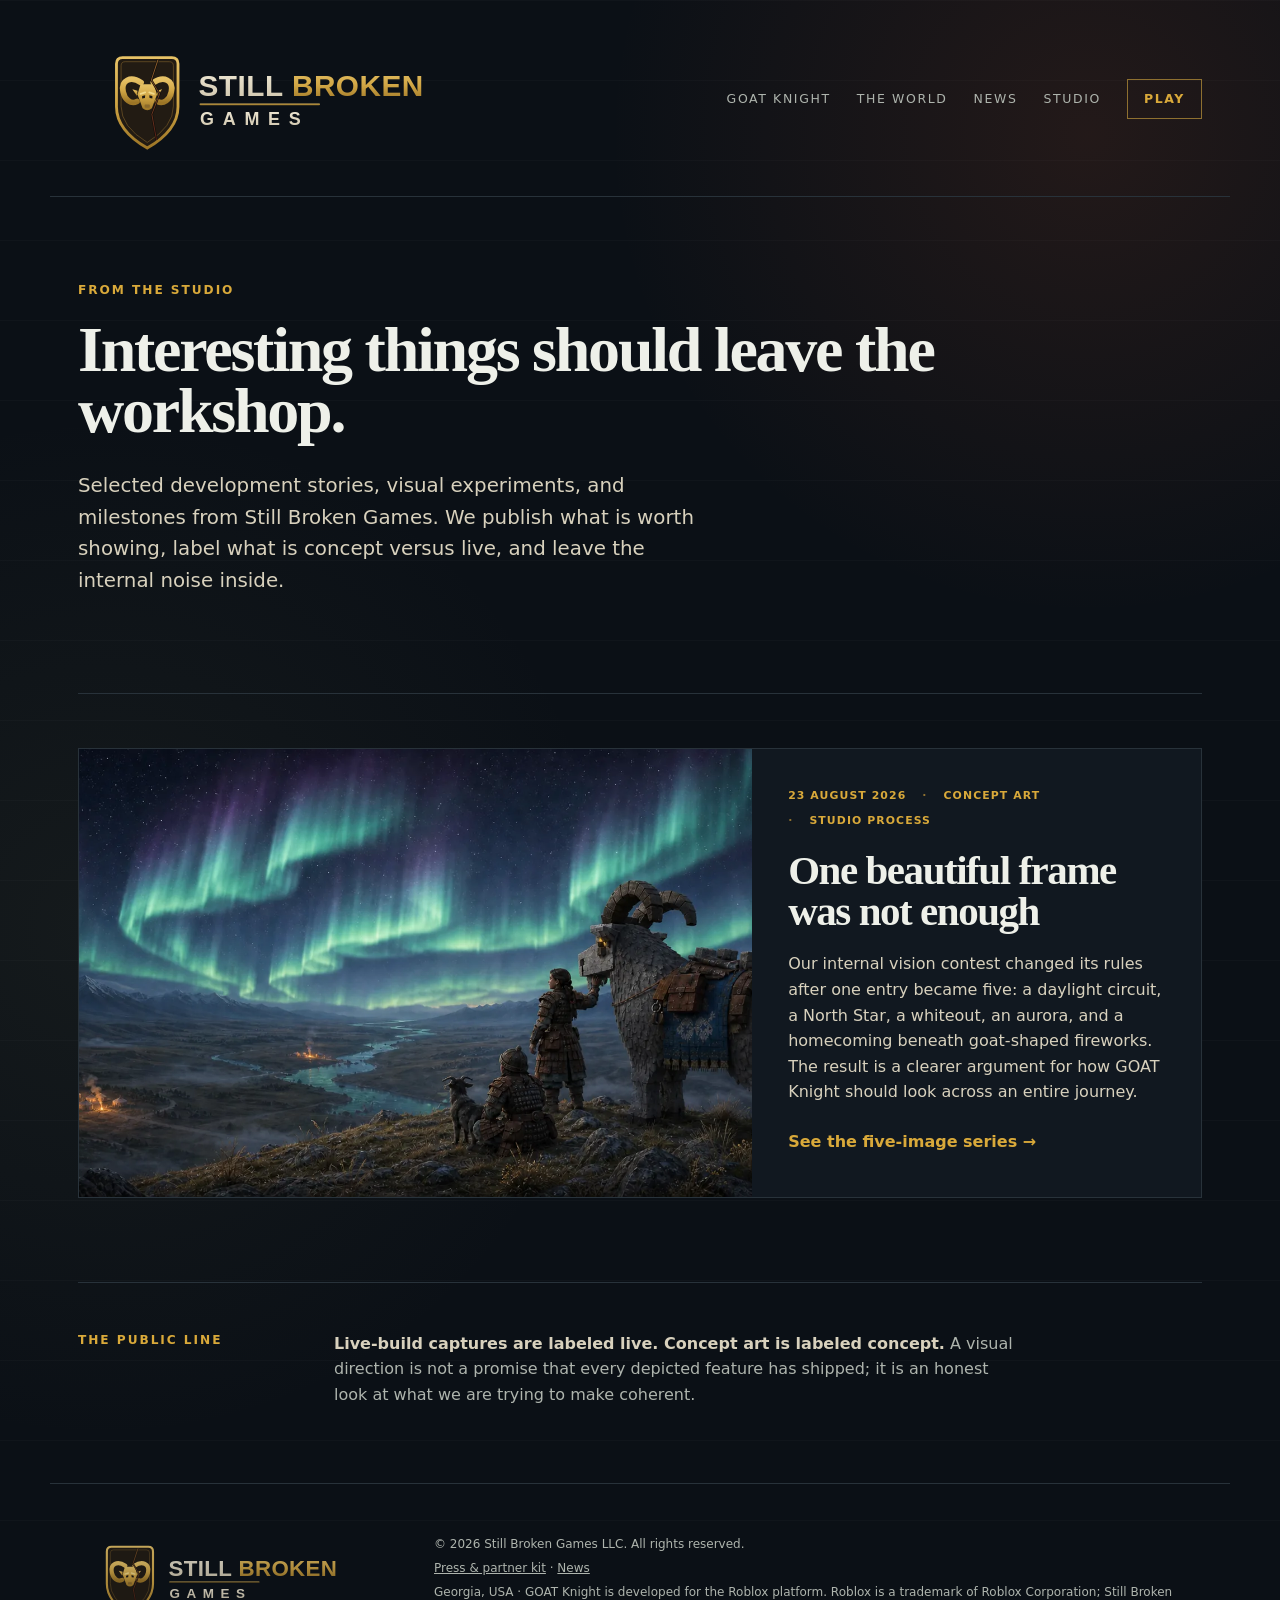
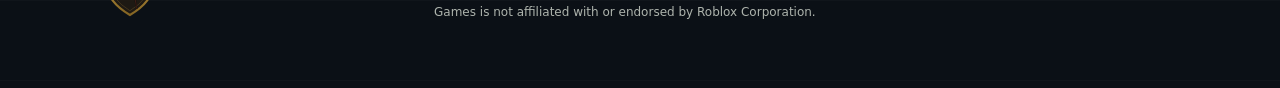
==== news/index.html @ b6bde834 "site: publish the vision contest as a five-image story" ====
<!doctype html>
<html lang="en">
<head>
  <meta charset="utf-8">
  <meta name="viewport" content="width=device-width, initial-scale=1">
  <meta name="description" content="News, concept art, and noteworthy development stories from Still Broken Games and GOAT Knight.">
  <meta name="theme-color" content="#0b1016">
  <meta name="robots" content="index,follow,max-image-preview:large">
  <link rel="canonical" href="https://stillbrokengames.com/news/">
  <meta property="og:site_name" content="Still Broken Games">
  <meta property="og:title" content="News from Still Broken Games">
  <meta property="og:description" content="Selected development stories, visual experiments, and milestones from the makers of GOAT Knight.">
  <meta property="og:type" content="website">
  <meta property="og:url" content="https://stillbrokengames.com/news/">
  <meta property="og:image" content="https://stillbrokengames.com/assets/news/vision-contest-series/aurora-og.jpg">
  <meta property="og:image:width" content="1200">
  <meta property="og:image:height" content="630">
  <meta name="twitter:card" content="summary_large_image">
  <meta name="twitter:title" content="News from Still Broken Games">
  <meta name="twitter:description" content="Selected development stories, visual experiments, and milestones from the makers of GOAT Knight.">
  <meta name="twitter:image" content="https://stillbrokengames.com/assets/news/vision-contest-series/aurora-og.jpg">
  <title>News — Still Broken Games</title>
  <link rel="icon" type="image/png" sizes="64x64" href="../assets/favicon.png">
  <link rel="stylesheet" href="../styles.css">
</head>
<body>
  <a class="skip-link" href="#top">Skip to content</a>

  <header class="site-header" aria-label="Still Broken Games">
    <a class="studio-mark" href="../" aria-label="Still Broken Games home">
      <img src="../assets/still-broken-games-logo.svg" alt="Still Broken Games" width="1560" height="540">
    </a>
    <nav aria-label="Primary">
      <a href="../#goat-knight">GOAT Knight</a>
      <a href="../#world">The World</a>
      <a href="./" aria-current="page">News</a>
      <a href="../#studio">Studio</a>
      <a class="nav-cta" href="https://www.roblox.com/games/111950602365288" target="_blank" rel="noopener noreferrer">Play</a>
    </nav>
  </header>

  <main id="top">
    <section class="news-hero">
      <p class="eyebrow">From the studio</p>
      <h1>Interesting things should leave the workshop.</h1>
      <p class="lead">Selected development stories, visual experiments, and milestones from Still Broken Games. We publish what is worth showing, label what is concept versus live, and leave the internal noise inside.</p>
    </section>

    <section class="news-list" aria-label="Latest news">
      <article class="news-card featured-story">
        <a class="news-card-art" href="vision-contest-series/">
          <img src="../assets/news/vision-contest-series/aurora.webp" width="1600" height="800" alt="Concept art of a rider, companion and enormous horned goat watching an aurora above three fires in a broad river valley">
        </a>
        <div class="news-card-copy">
          <p class="story-meta"><time datetime="2026-08-23">23 August 2026</time><span>Concept art</span><span>Studio process</span></p>
          <h2><a href="vision-contest-series/">One beautiful frame was not enough</a></h2>
          <p>Our internal vision contest changed its rules after one entry became five: a daylight circuit, a North Star, a whiteout, an aurora, and a homecoming beneath goat-shaped fireworks. The result is a clearer argument for how GOAT Knight should look across an entire journey.</p>
          <a class="story-link" href="vision-contest-series/">See the five-image series <span aria-hidden="true">→</span></a>
        </div>
      </article>
    </section>

    <aside class="editorial-line" aria-label="Editorial policy">
      <p class="eyebrow">The public line</p>
      <p><b>Live-build captures are labeled live. Concept art is labeled concept.</b> A visual direction is not a promise that every depicted feature has shipped; it is an honest look at what we are trying to make coherent.</p>
    </aside>
  </main>

  <footer>
    <img src="../assets/still-broken-games-logo.svg" alt="Still Broken Games" width="1560" height="540" loading="lazy">
    <div>
      <p>© 2026 Still Broken Games LLC. All rights reserved.</p>
      <p><a href="../press/">Press &amp; partner kit</a> · <a href="./">News</a></p>
      <p>Georgia, USA · GOAT Knight is developed for the Roblox platform. Roblox is a trademark of Roblox Corporation; Still Broken Games is not affiliated with or endorsed by Roblox Corporation.</p>
    </div>
  </footer>
</body>
</html>
---- styles.css ----
/* ==========================================================================
   Still Broken Games — stillbrokengames.com
   ========================================================================== */

:root {
  --ink: #eef0e9;
  --muted: #aeb4ad;
  --dark: #0b1016;
  --panel: #111820;
  --panel2: #151c21;
  --line: #28323a;
  --gold: #d9a93a;
  --gold2: #8e7030;
  --ember: #c4572d;
  --paper: #d8d1bd;
  --steppe: #6f7452;
  --serif: Georgia, "Times New Roman", serif;
  --wrap: 1180px;
}

* { box-sizing: border-box; }
html { scroll-behavior: smooth; }

body {
  margin: 0;
  background: var(--dark);
  color: var(--ink);
  font-family: Inter, ui-sans-serif, system-ui, -apple-system, BlinkMacSystemFont, "Segoe UI", sans-serif;
  line-height: 1.6;
  background-image:
    radial-gradient(circle at 85% 8%, rgba(196, 87, 45, .13), transparent 30rem),
    radial-gradient(circle at 8% 55%, rgba(111, 116, 82, .10), transparent 32rem),
    linear-gradient(rgba(255, 255, 255, .018) 1px, transparent 1px);
  background-size: auto, auto, 100% 5rem;
}

a { color: inherit; }
img { max-width: 100%; }

.skip-link {
  position: absolute;
  left: -9999px;
  top: 0;
  background: var(--gold);
  color: #111;
  padding: 12px 18px;
  font-weight: 800;
  z-index: 20;
}
.skip-link:focus { left: 12px; top: 12px; }

/* ---------------------------------------------------------------- header */

.site-header {
  max-width: var(--wrap);
  margin: auto;
  padding: 30px 28px 28px;
  display: flex;
  align-items: center;
  justify-content: space-between;
  gap: 28px;
  border-bottom: 1px solid var(--line);
}
.studio-mark { display: block; line-height: 0; }
.studio-mark img { display: block; width: min(400px, 48vw); height: auto; }

.site-header nav { display: flex; align-items: center; gap: 26px; }
.site-header nav a {
  font-size: .78rem;
  letter-spacing: .13em;
  text-transform: uppercase;
  text-decoration: none;
  color: var(--muted);
  white-space: nowrap;
}
.site-header nav a:hover { color: var(--ink); }
.site-header nav .nav-cta {
  border: 1px solid var(--gold2);
  color: var(--gold);
  padding: 9px 16px;
  font-weight: 800;
}
.site-header nav .nav-cta:hover { background: var(--gold); border-color: var(--gold); color: #111; }

main { max-width: var(--wrap); margin: auto; padding: 0 28px; }

/* ------------------------------------------------------------ typography */

.eyebrow {
  text-transform: uppercase;
  letter-spacing: .16em;
  font-size: .76rem;
  font-weight: 800;
  color: var(--gold);
  margin: 0 0 18px;
}
.hero h1,
.origin h2,
.play h2,
.world h2,
.bond h2,
.studio h2,
.contact h2 { font-family: var(--serif); }

/* ------------------------------------------------------------------ hero */

.hero {
  display: grid;
  grid-template-columns: 1.1fr .9fr;
  gap: 66px;
  align-items: center;
  padding: 74px 0 84px;
}
.hero h1 {
  font-size: clamp(2.5rem, 4vw, 3.7rem);
  line-height: 1.0;
  letter-spacing: -.04em;
  margin: 0;
}
.hero h1 em { font-style: normal; color: var(--gold); }

.lead {
  font-size: clamp(1.05rem, 1.6vw, 1.24rem);
  color: var(--paper);
  max-width: 620px;
  margin: 28px 0;
}

.actions { display: flex; gap: 12px; flex-wrap: wrap; align-items: center; }
.button {
  display: inline-block;
  padding: 14px 20px;
  border: 1px solid var(--line);
  font-weight: 800;
  text-decoration: none;
  font-size: .9rem;
}
.primary { background: var(--gold); border-color: var(--gold); color: #111; }
.primary:hover { filter: brightness(1.08); }
.secondary:hover { border-color: var(--paper); }

.status { font-size: .82rem; color: var(--muted); margin-top: 20px; }
.status span {
  display: inline-block;
  width: 7px; height: 7px;
  border-radius: 50%;
  background: var(--gold);
  margin-right: 8px;
}

.product-lockup { display: flex; flex-direction: column; gap: 14px; }
.hero-art {
  position: relative;
  overflow: hidden;
  border: 1px solid var(--line);
  background: var(--panel);
}
.hero-art:before {
  content: "";
  position: absolute;
  inset: 7% -4% -5% 7%;
  border: 1px solid var(--line);
  z-index: -1;
}
.hero-art img {
  width: 100%;
  height: auto;
  display: block;
  box-shadow: 0 28px 80px rgba(0, 0, 0, .38);
}
.hero-tagline {
  margin: 0;
  text-align: center;
  font-family: var(--serif);
  letter-spacing: .22em;
  text-transform: uppercase;
  font-size: .72rem;
  color: var(--gold2);
}

/* ---------------------------------------------------------------- origin */

.origin { border-top: 1px solid var(--line); padding: 82px 0 90px; }
.origin-head { max-width: 760px; }
.origin h2 {
  font-size: clamp(2rem, 3.8vw, 3.3rem);
  line-height: 1.03;
  letter-spacing: -.03em;
  margin: 0;
}
.origin-sub { color: var(--muted); margin: 18px 0 0; max-width: 60ch; }

.origin-strip {
  list-style: none;
  margin: 48px 0 0;
  padding: 0;
  display: grid;
  grid-template-columns: repeat(4, 1fr);
  gap: 18px;
  counter-reset: beat;
}
.origin-strip li {
  border: 1px solid var(--line);
  background: var(--panel);
  display: flex;
  flex-direction: column;
}
.origin-strip img {
  width: 100%;
  height: auto;
  display: block;
  aspect-ratio: 1 / 1;
  object-fit: cover;
  border-bottom: 1px solid var(--line);
  filter: saturate(.95);
}
.origin-strip .beat {
  margin: 18px 20px 6px;
  font-family: var(--serif);
  font-size: .78rem;
  letter-spacing: .12em;
  color: var(--ember);
}
.origin-strip li > p:last-child {
  margin: 0 20px 22px;
  color: var(--paper);
  font-size: .95rem;
  line-height: 1.5;
}

.origin-foot {
  margin: 38px 0 0;
  font-family: var(--serif);
  font-size: clamp(1.15rem, 2.1vw, 1.6rem);
  color: var(--gold);
  max-width: 40ch;
}

/* ------------------------------------------------------------------ play */

.play {
  border-top: 1px solid var(--line);
  padding: 86px 0;
  display: grid;
  grid-template-columns: .92fr 1.08fr;
  gap: 64px;
  align-items: start;
}
.play-art {
  position: relative;
  border: 1px solid var(--line);
  background: var(--panel);
  overflow: hidden;
  margin-top: 46px;
}
.play-art:before {
  content: "";
  position: absolute;
  inset: 8% -4% -6% 8%;
  border: 1px solid var(--line);
  z-index: -1;
}
.play-art img {
  width: 100%;
  height: auto;
  display: block;
  aspect-ratio: 4 / 5;
  object-fit: cover;
  object-position: 46% 50%;
  filter: saturate(.92) contrast(1.04);
}
.play h2 {
  font-size: clamp(2rem, 3.6vw, 3.2rem);
  line-height: 1.02;
  letter-spacing: -.03em;
  margin: 0 0 20px;
}
.play-lead { color: var(--paper); margin: 0 0 26px; max-width: 56ch; }

.play-list { list-style: none; margin: 0 0 30px; padding: 0; }
.play-list li {
  padding: 15px 0 15px 20px;
  border-top: 1px solid var(--line);
  color: var(--muted);
  font-size: .95rem;
  position: relative;
}
.play-list li:before {
  content: "";
  position: absolute;
  left: 0;
  top: 24px;
  width: 8px; height: 1px;
  background: var(--gold);
}
.play-list li:last-child { border-bottom: 1px solid var(--line); }
.play-list b { color: var(--ink); display: block; font-size: 1rem; margin-bottom: 2px; }

/* ----------------------------------------------------------------- build */

.build { border-top: 1px solid var(--line); padding: 82px 0 88px; }
.build-head { max-width: 780px; }
.build h2 {
  font-family: var(--serif);
  font-size: clamp(1.9rem, 3.4vw, 3rem);
  line-height: 1.04;
  letter-spacing: -.03em;
  margin: 0;
}
.build-sub { color: var(--muted); margin: 18px 0 0; max-width: 68ch; }

.build-grid {
  display: grid;
  grid-template-columns: repeat(3, 1fr);
  gap: 20px;
  margin-top: 46px;
}
.build-grid figure { margin: 0; border: 1px solid var(--line); background: var(--panel); }
.build-grid a { display: block; line-height: 0; }
.build-grid a:focus-visible { outline: 3px solid var(--gold); outline-offset: -3px; }
.build-grid a:hover img { filter: brightness(1.08); }
.build-grid img {
  width: 100%;
  height: auto;
  display: block;
  aspect-ratio: 16 / 9;
  object-fit: cover;
  border-bottom: 1px solid var(--line);
}
.build-grid figcaption {
  padding: 18px 20px 22px;
  color: var(--muted);
  font-size: .9rem;
  line-height: 1.5;
}
.build-grid figcaption b { display: block; color: var(--ink); font-size: .95rem; margin-bottom: 3px; }

/* ------------------------------------------------------------- manifesto */

.manifesto {
  border-top: 1px solid var(--line);
  border-bottom: 1px solid var(--line);
  padding: 44px 0 48px;
  display: grid;
  grid-template-columns: .38fr 1.62fr;
  gap: 42px;
  align-items: baseline;
}
.manifesto-kicker {
  margin: 0;
  text-transform: uppercase;
  letter-spacing: .14em;
  font-size: .72rem;
  font-weight: 800;
  color: var(--muted);
}
.manifesto-line {
  font-family: var(--serif);
  font-size: clamp(1.6rem, 3.2vw, 2.9rem);
  line-height: 1.1;
  margin: 0;
  color: var(--paper);
}
.manifesto-line em { font-style: normal; color: var(--gold); }

/* ------------------------------------------------------- fisher's bend */

.bend {
  border-top: 1px solid var(--line);
  padding: 88px 0 92px;
  display: grid;
  grid-template-columns: 1.08fr .92fr;
  gap: 66px;
  align-items: start;
}
.bend h2 {
  font-family: var(--serif);
  font-size: clamp(1.9rem, 3.4vw, 3rem);
  line-height: 1.05;
  letter-spacing: -.03em;
  margin: 0 0 22px;
}
.bend-lead { color: var(--paper); font-size: 1.06rem; margin: 0 0 18px; }
.bend-copy > p { color: var(--muted); margin: 0 0 18px; max-width: 58ch; }
.bend-copy > p b { color: var(--paper); }

.bend-houses {
  display: grid;
  grid-template-columns: 1fr 1fr;
  gap: 22px;
  margin: 34px 0 30px;
  padding: 26px 0;
  border-top: 1px solid var(--line);
  border-bottom: 1px solid var(--line);
}
.bend-houses figure { margin: 0; display: flex; gap: 16px; align-items: center; }
.bend-houses img { width: 58px; height: auto; flex: 0 0 58px; display: block; }
.bend-houses figcaption { font-size: .9rem; }
.bend-houses figcaption b {
  display: block;
  font-family: var(--serif);
  font-size: 1.12rem;
  font-weight: 400;
  color: var(--ink);
  margin-bottom: 3px;
}
.bend-houses figcaption span { color: var(--muted); font-size: .84rem; line-height: 1.4; display: block; }

.bend-foot { color: var(--muted); font-size: .95rem; font-style: italic; margin: 0; }

.bend-map { margin: 0; }
.bend-map img {
  width: 100%;
  height: auto;
  display: block;
  border: 1px solid var(--line);
  background: var(--panel);
}
.bend-map figcaption {
  margin-top: 14px;
  color: var(--muted);
  font-size: .84rem;
  line-height: 1.5;
}

/* evidence figures: a claim on the page, and the game saying it */

.bend-proof { grid-column: 1 / -1; margin: 44px 0 0; }
.bend-proof img,
.bond-proof img {
  width: 100%;
  height: auto;
  display: block;
  border: 1px solid var(--line);
  background: var(--panel);
}
.bend-proof a, .bond-proof a { display: block; line-height: 0; }
.bend-proof a:hover img, .bond-proof a:hover img { filter: brightness(1.06); }
.bend-proof a:focus-visible, .bond-proof a:focus-visible { outline: 3px solid var(--gold); outline-offset: 3px; }
.bend-proof figcaption,
.bond-proof figcaption {
  margin-top: 14px;
  color: var(--muted);
  font-size: .9rem;
  line-height: 1.5;
  max-width: 70ch;
}
.bend-proof figcaption b, .bond-proof figcaption b { color: var(--paper); }

.bond-proof { grid-column: 1 / -1; margin: 46px 0 0; }

.studio-proof {
  grid-column: 1 / -1;
  margin: 54px 0 0;
  display: grid;
  grid-template-columns: 300px 1fr;
  gap: 44px;
  align-items: center;
  border: 1px solid var(--line);
  background: linear-gradient(180deg, rgba(217, 169, 58, .05), transparent);
  padding: 34px;
}
.studio-proof figure { margin: 0; }
.studio-proof img {
  width: 100%;
  height: auto;
  display: block;
  border: 1px solid var(--line);
}
.studio-proof a { display: block; line-height: 0; }
.studio-proof a:hover img { filter: brightness(1.06); }
.studio-proof a:focus-visible { outline: 3px solid var(--gold); outline-offset: 3px; }
.studio-proof h3 {
  font-family: var(--serif);
  font-size: clamp(1.5rem, 2.4vw, 2rem);
  margin: 0 0 14px;
  letter-spacing: -.02em;
}
.studio-proof p { color: var(--muted); margin: 0 0 12px; max-width: 62ch; }
.studio-proof p b { color: var(--paper); }
.studio-proof-note { font-size: .86rem; margin-bottom: 0 !important; }

/* ----------------------------------------------------------------- world */

.world { padding: 104px 0 96px; }
.world-heading {
  display: grid;
  grid-template-columns: 1.25fr .75fr;
  column-gap: 64px;
  align-items: start;
  margin-bottom: 58px;
}
.world-heading .eyebrow { grid-column: 1; }
.world-heading h2 {
  grid-column: 1;
  font-size: clamp(1.9rem, 3.2vw, 3rem);
  line-height: 1.06;
  letter-spacing: -.03em;
  margin: 0;
}
.world-heading > p:last-child {
  grid-column: 2;
  grid-row: 1 / span 2;
  color: var(--paper);
  font-size: 1.02rem;
  margin: 34px 0 0;
}

.place-route {
  height: 1px;
  background: var(--line);
  margin: 0 8% -1px;
  display: flex;
  justify-content: space-between;
  align-items: center;
}
.place-route span {
  width: 9px; height: 9px;
  border-radius: 50%;
  background: var(--dark);
  border: 2px solid var(--gold);
}

.place-grid { display: grid; grid-template-columns: repeat(4, 1fr); border: 1px solid var(--line); }
.place-card {
  min-height: 300px;
  padding: 30px 25px 32px;
  background: linear-gradient(180deg, rgba(255, 255, 255, .015), transparent);
}
.place-card + .place-card { border-left: 1px solid var(--line); }
.place-state {
  margin: 0 0 46px;
  font-size: .68rem;
  text-transform: uppercase;
  letter-spacing: .14em;
  font-weight: 800;
  color: var(--muted);
}
.live-card .place-state { color: var(--gold); }
.development-card .place-state { color: #bdaf76; }
.trajectory-card { background: linear-gradient(180deg, rgba(217, 169, 58, .055), rgba(196, 87, 45, .025)); }
.trajectory-card .place-state { color: var(--ember); }
.place-verb { margin: 0 0 4px; font-size: .63rem; letter-spacing: .18em; color: var(--gold2); font-weight: 800; }
.place-card h3 { font-family: var(--serif); font-size: 1.7rem; margin: 0 0 14px; }
.place-card > p:last-child { color: var(--muted); margin: 0; font-size: .92rem; }

.return-loop { margin-top: 38px; padding: 36px 0 0; border-top: 1px solid var(--line); }
.loop-line {
  display: flex;
  align-items: center;
  justify-content: space-between;
  gap: 16px;
  margin: 0 0 20px;
  color: var(--paper);
  font-family: var(--serif);
  font-size: clamp(1.05rem, 2vw, 1.45rem);
}
.loop-line b { font-family: system-ui, sans-serif; color: var(--gold); font-weight: 500; }
.loop-copy { max-width: 860px; color: var(--muted); margin: 0; }

/* ------------------------------------------------------------------ bond */

.bond {
  border-top: 1px solid var(--line);
  border-bottom: 1px solid var(--line);
  padding: 84px 0;
  display: grid;
  grid-template-columns: 1fr 1fr;
  gap: 80px;
  align-items: center;
}
.bond h2 {
  font-size: clamp(2.5rem, 4.6vw, 4.4rem);
  line-height: .97;
  letter-spacing: -.03em;
  margin: 0 0 22px;
}
.bond-copy > p:last-child { color: var(--paper); font-size: 1.02rem; max-width: 600px; }
.bond-trio {
  display: grid;
  grid-template-columns: 1fr auto 1fr auto 1fr;
  align-items: center;
  gap: 12px;
  text-align: center;
}
.bond-trio span {
  border: 1px solid var(--line);
  padding: 26px 12px;
  background: var(--panel);
  font-size: .72rem;
  letter-spacing: .12em;
  font-weight: 900;
}
.bond-trio b { color: var(--gold); font-size: 1.4rem; }

/* ---------------------------------------------------------------- studio */

.studio { padding: 100px 0 96px; }
.studio-head { max-width: 900px; }
.studio h2 {
  font-size: clamp(2.1rem, 4vw, 3.7rem);
  line-height: 1.02;
  letter-spacing: -.03em;
  margin: 0;
}
.studio-lead { font-size: 1.08rem; color: var(--paper); margin: 26px 0 0; max-width: 64ch; }

.studio-how {
  display: grid;
  grid-template-columns: repeat(3, 1fr);
  gap: 0;
  margin: 58px 0 0;
  border-top: 1px solid var(--line);
  border-bottom: 1px solid var(--line);
}
.studio-how article { padding: 40px 32px 44px 0; }
.studio-how article + article { border-left: 1px solid var(--line); padding-left: 32px; }
.studio-how span { font-family: var(--serif); color: var(--ember); font-size: .8rem; }
.studio-how h3 { font-family: var(--serif); font-size: 1.5rem; margin: 8px 0 10px; }
.studio-how p { color: var(--muted); margin: 0; font-size: .95rem; }

.studio-facts {
  margin-top: 54px;
  border: 1px solid var(--line);
  background: linear-gradient(180deg, rgba(255, 255, 255, .02), transparent);
  padding: 36px 34px 34px;
}
.facts-title {
  margin: 0 0 24px;
  font-size: .72rem;
  letter-spacing: .18em;
  text-transform: uppercase;
  color: var(--gold);
  font-weight: 800;
}
.studio-facts dl { margin: 0; display: grid; gap: 0; }
.studio-facts dl > div {
  display: grid;
  grid-template-columns: 190px 1fr;
  gap: 24px;
  padding: 14px 0;
  border-top: 1px solid var(--line);
}
.studio-facts dl > div:first-child { border-top: 0; padding-top: 0; }
.studio-facts dt {
  font-size: .72rem;
  letter-spacing: .12em;
  text-transform: uppercase;
  font-weight: 800;
  color: var(--muted);
  padding-top: 3px;
}
.studio-facts dd { margin: 0; color: var(--paper); font-size: .97rem; }

.trust-line { display: flex; gap: 9px; flex-wrap: wrap; margin-top: 28px; }
.trust-line span {
  border: 1px solid var(--line);
  padding: 8px 11px;
  font-size: .68rem;
  letter-spacing: .08em;
  text-transform: uppercase;
  color: var(--muted);
}

/* ----------------------------------------------------------------- press */

.press-hero { padding: 72px 0 66px; max-width: 820px; }
.press-hero h1 {
  font-family: var(--serif);
  font-size: clamp(2.3rem, 4.4vw, 3.9rem);
  line-height: 1.0;
  letter-spacing: -.04em;
  margin: 0;
}
.press-hero .lead { margin: 26px 0 30px; }

.press-block { border-top: 1px solid var(--line); padding: 58px 0 62px; }
.press-block > h2 {
  font-family: var(--serif);
  font-size: clamp(1.7rem, 2.8vw, 2.4rem);
  letter-spacing: -.02em;
  margin: 0 0 24px;
}
.press-block .studio-facts { margin-top: 0; }
.press-note { color: var(--muted); font-size: .95rem; max-width: 74ch; margin: 0 0 26px; }
.press-note b { color: var(--paper); }
.press-block .play-list { margin-bottom: 0; }
.press-block .actions { margin-top: 26px; }

.quote-block {
  border-left: 2px solid var(--gold2);
  padding: 4px 0 4px 22px;
  margin: 0 0 28px;
  max-width: 78ch;
}
.quote-label {
  margin: 0 0 8px;
  font-size: .68rem;
  letter-spacing: .16em;
  text-transform: uppercase;
  font-weight: 800;
  color: var(--gold);
}
.quote-block > p:last-child { margin: 0; color: var(--paper); font-size: 1.02rem; }

.press-grid { margin-top: 0; }
/* A press kit shows each asset whole — never cropped to a uniform tile. */
.press-grid img {
  background: var(--panel2);
  object-fit: contain;
  padding: 14px;
}
.press-grid figcaption b { display: inline; color: var(--ink); }

/* ------------------------------------------------------------------ news */

.news-hero { padding: 84px 0 68px; max-width: 900px; }
.news-hero h1,
.home-news h2,
.news-card h2,
.story-head h1,
.concept-chapter h2,
.story-conclusion h2 {
  font-family: var(--serif);
  letter-spacing: -.035em;
}
.news-hero h1 {
  font-size: clamp(2.6rem, 5vw, 4.7rem);
  line-height: .96;
  margin: 0;
}
.news-list { border-top: 1px solid var(--line); padding: 54px 0 84px; }
.news-card {
  display: grid;
  grid-template-columns: 1.2fr .8fr;
  border: 1px solid var(--line);
  background: var(--panel);
}
.news-card-art { display: block; line-height: 0; overflow: hidden; }
.news-card-art img { display: block; width: 100%; height: 100%; object-fit: cover; }
.news-card-copy { padding: 38px 36px 42px; align-self: center; }
.story-meta { display: flex; flex-wrap: wrap; gap: 8px 16px; margin: 0 0 20px; }
.story-meta span,
.story-meta time {
  color: var(--gold);
  font-size: .68rem;
  font-weight: 800;
  letter-spacing: .1em;
  text-transform: uppercase;
}
.story-meta span + span:before,
.story-meta time + span:before { content: "·"; color: var(--gold2); margin-right: 16px; }
.news-card h2 { font-size: clamp(2rem, 3.2vw, 3rem); line-height: 1; margin: 0 0 20px; }
.news-card h2 a { text-decoration: none; }
.news-card-copy > p:not(.story-meta) { color: var(--paper); margin: 0 0 24px; }
.story-link { color: var(--gold); font-weight: 800; text-decoration: none; }
.story-link:hover { text-decoration: underline; }
.editorial-line {
  border-top: 1px solid var(--line);
  padding: 48px 0 76px;
  display: grid;
  grid-template-columns: 220px 1fr;
  gap: 36px;
}
.editorial-line p:last-child { max-width: 68ch; color: var(--muted); margin: 0; }
.editorial-line b { color: var(--paper); }

.home-news {
  border-top: 1px solid var(--line);
  border-bottom: 1px solid var(--line);
  padding: 76px 0;
  display: grid;
  grid-template-columns: 1.1fr .9fr;
  gap: 54px;
  align-items: center;
}
.home-news-art { position: relative; background: var(--panel); border: 1px solid var(--line); }
.home-news-art a { display: block; line-height: 0; }
.home-news-art img { display: block; width: 100%; height: auto; }
.home-news-art > span {
  position: absolute;
  left: 14px;
  bottom: 14px;
  padding: 7px 10px;
  background: rgba(11, 16, 22, .88);
  border: 1px solid var(--gold2);
  color: var(--gold);
  font-size: .65rem;
  font-weight: 900;
  letter-spacing: .13em;
  text-transform: uppercase;
}
.home-news h2 { font-size: clamp(2.2rem, 3.5vw, 3.4rem); line-height: .98; margin: 0 0 22px; }
.home-news-copy > p:not(.eyebrow) { color: var(--paper); margin: 0 0 24px; }

/* ------------------------------------------------------------- news story */

.story { padding: 80px 0 96px; }
.story-head { max-width: 980px; margin-bottom: 42px; }
.story-head h1 {
  font-size: clamp(3rem, 6vw, 6rem);
  line-height: .9;
  margin: 0;
  max-width: 900px;
}
.story-deck { color: var(--paper); font-size: clamp(1.12rem, 1.8vw, 1.35rem); max-width: 760px; margin: 28px 0 20px; }
.story-byline { color: var(--muted); font-size: .82rem; letter-spacing: .06em; text-transform: uppercase; }
.concept-disclosure {
  max-width: 920px;
  border: 1px solid var(--gold2);
  border-left: 4px solid var(--gold);
  padding: 18px 22px;
  margin: 0 0 36px;
  color: var(--muted);
  background: rgba(217, 169, 58, .05);
}
.concept-disclosure b { color: var(--gold); }
.story figure { margin: 0; }
.story figure a { display: block; line-height: 0; }
.story figure img { display: block; width: 100%; height: auto; border: 1px solid var(--line); }
.story figcaption { color: var(--muted); font-size: .82rem; padding: 10px 2px 0; }
.story figcaption b { color: var(--paper); }
.story-lead-art { margin-bottom: 58px !important; }
.story-copy { max-width: 760px; margin: 0 auto; }
.story-copy p { color: var(--paper); font-size: 1.05rem; line-height: 1.75; }
.story-copy .story-drop { font-size: 1.2rem; color: var(--ink); }
.concept-chapter {
  border-top: 1px solid var(--line);
  padding: 72px 0;
  margin-top: 68px;
  display: grid;
  grid-template-columns: .72fr 1.28fr;
  gap: 54px;
  align-items: center;
}
.concept-chapter.reverse { grid-template-columns: 1.28fr .72fr; }
.concept-chapter.reverse .chapter-copy { grid-column: 2; grid-row: 1; }
.concept-chapter.reverse figure { grid-column: 1; grid-row: 1; }
.chapter-no { color: var(--ember); font-family: var(--serif); font-size: .8rem; margin: 0 0 12px; }
.concept-chapter h2 { font-size: clamp(2.2rem, 3.8vw, 3.8rem); line-height: .95; margin: 0 0 20px; }
.chapter-copy > p:last-child { color: var(--paper); margin: 0; }
.story-conclusion { border-top: 1px solid var(--line); padding-top: 70px; margin-top: 0; }
.story-conclusion h2 { font-size: clamp(2.4rem, 4vw, 4rem); line-height: .98; margin: 0 0 24px; }
.story-conclusion blockquote {
  margin: 38px 0;
  border-left: 3px solid var(--gold);
  padding: 8px 0 8px 26px;
  color: var(--ink);
  font-family: var(--serif);
  font-size: clamp(1.45rem, 2.5vw, 2rem);
  line-height: 1.3;
}
.story-conclusion .actions { margin-top: 32px; }

/* --------------------------------------------------------------- contact */

.contact {
  border-top: 1px solid var(--line);
  padding: 84px 0 92px;
  display: grid;
  grid-template-columns: .85fr 1.15fr;
  gap: 80px;
  align-items: start;
}
.contact h2 {
  font-size: clamp(2rem, 3.6vw, 3.2rem);
  line-height: 1.02;
  letter-spacing: -.03em;
  margin: 0;
}
.contact-copy > p:first-child { margin: 0 0 26px; color: var(--paper); font-size: 1.04rem; max-width: 56ch; }
.contact-list { list-style: none; margin: 30px 0 0; padding: 0; }
.contact-list li { padding: 14px 0; border-top: 1px solid var(--line); font-size: .95rem; }
.contact-list b {
  display: block;
  font-size: .7rem;
  letter-spacing: .12em;
  text-transform: uppercase;
  color: var(--muted);
  margin-bottom: 4px;
}
.contact-list a { color: var(--gold); text-decoration: none; }
.contact-list a:hover { text-decoration: underline; }

/* ---------------------------------------------------------------- footer */

footer {
  max-width: var(--wrap);
  margin: auto;
  padding: 42px 28px 58px;
  border-top: 1px solid var(--line);
  display: grid;
  grid-template-columns: 300px 1fr;
  gap: 56px;
  align-items: center;
  color: var(--muted);
  font-size: .75rem;
}
footer img { width: 100%; height: auto; opacity: .84; }
footer p { margin: 5px 0; }

/* ============================================================ responsive */

@media (max-width: 1040px) {
  .origin-strip { grid-template-columns: repeat(2, 1fr); }
  .build-grid { grid-template-columns: 1fr 1fr; }
  .build-grid figure:last-child { grid-column: 1 / -1; }
  .build-grid figure:last-child img { aspect-ratio: 21 / 9; }
}

@media (max-width: 940px) {
  .place-grid { grid-template-columns: 1fr 1fr; }
  .place-card:nth-child(3) { border-left: 0; border-top: 1px solid var(--line); }
  .place-card:nth-child(4) { border-top: 1px solid var(--line); }
  .place-route { display: none; }
  .world-heading { grid-template-columns: 1fr; gap: 24px; }
  .world-heading .eyebrow,
  .world-heading h2,
  .world-heading > p:last-child { grid-column: 1; grid-row: auto; }
  .world-heading > p:last-child { margin: 0; }
  .bond { grid-template-columns: 1fr; gap: 42px; }
  .bond-trio { max-width: 700px; }
  .bend { grid-template-columns: 1fr; gap: 44px; padding: 68px 0; }
  .bend-map { max-width: 520px; }
  .bend-proof, .bond-proof { margin-top: 8px; }
  .studio-proof { grid-template-columns: 1fr; gap: 28px; padding: 26px; }
  .studio-proof figure { max-width: 300px; }
  .play { grid-template-columns: 1fr; gap: 40px; padding: 66px 0; }
  .play-art { max-width: 680px; margin-top: 0; }
  .play-art img { aspect-ratio: 3 / 2; object-position: 50% 50%; }
  .studio-how { grid-template-columns: 1fr; }
  .studio-how article,
  .studio-how article + article {
    padding: 28px 0;
    border-left: 0;
    border-top: 1px solid var(--line);
  }
  .studio-how article:first-child { border-top: 0; }
  .contact { grid-template-columns: 1fr; gap: 30px; }
  .news-card, .home-news { grid-template-columns: 1fr; }
  .news-card-art img { height: auto; }
  .concept-chapter,
  .concept-chapter.reverse { grid-template-columns: 1fr; gap: 30px; }
  .concept-chapter.reverse .chapter-copy,
  .concept-chapter.reverse figure { grid-column: 1; grid-row: auto; }
  .concept-chapter.reverse .chapter-copy { grid-row: 1; }
}

@media (max-width: 820px) {
  .site-header { padding: 30px 22px 26px; flex-wrap: wrap; gap: 18px; }
  .studio-mark img { width: min(430px, 74vw); }
  .site-header nav { gap: 18px; width: 100%; }
  .site-header nav a { font-size: .7rem; letter-spacing: .1em; }
  .site-header nav .nav-cta { margin-left: auto; padding: 8px 14px; }

  .hero { grid-template-columns: 1fr; gap: 44px; padding: 52px 0 66px; }
  .hero-copy { max-width: 680px; }
  .product-lockup { max-width: 520px; margin: 0 auto; width: 100%; }

  .origin { padding: 64px 0 70px; }
  .manifesto { grid-template-columns: 1fr; gap: 14px; padding: 34px 0 38px; }
  .world { padding: 72px 0; }
  .world-heading { margin-bottom: 40px; }
  .studio { padding: 70px 0; }
  .studio-facts { padding: 28px 24px 26px; }
  .studio-facts dl > div { grid-template-columns: 1fr; gap: 4px; }
  footer { grid-template-columns: 1fr; gap: 24px; }
  footer img { width: min(340px, 74vw); }
  .news-hero { padding: 58px 0 48px; }
  .story { padding: 54px 0 70px; }
  .story-head h1 { font-size: clamp(3rem, 12vw, 5rem); }
  .editorial-line { grid-template-columns: 1fr; gap: 4px; }
}

@media (max-width: 600px) {
  .build-grid { grid-template-columns: 1fr; gap: 14px; }
  .build-grid figure:last-child { grid-column: auto; }
  .build-grid figure:last-child img { aspect-ratio: 16 / 9; }

  .origin-strip { grid-template-columns: 1fr; gap: 14px; }
  .origin-strip li {
    display: grid;
    grid-template-columns: 116px 1fr;
    align-items: center;
  }
  .origin-strip img {
    grid-column: 1;
    grid-row: 1 / span 2;
    width: 116px;
    height: 100%;
    border-bottom: 0;
    border-right: 1px solid var(--line);
  }
  .origin-strip .beat { grid-column: 2; align-self: end; margin: 16px 16px 2px; }
  .origin-strip li > p:last-child { grid-column: 2; align-self: start; margin: 0 16px 16px; font-size: .9rem; }

  .bend-houses { grid-template-columns: 1fr; gap: 18px; }

  .place-grid { grid-template-columns: 1fr; }
  .place-card { min-height: 0; padding: 28px 22px 30px; }
  .place-card + .place-card { border-left: 0; border-top: 1px solid var(--line); }
  .place-state { margin-bottom: 30px; }
  .loop-line { display: grid; grid-template-columns: 1fr auto; justify-content: start; }
  .loop-line span:last-child { grid-column: 1; }
  .loop-line b:last-of-type { display: none; }
  .bond { padding: 62px 0; }
  .bond-trio { grid-template-columns: 1fr; gap: 7px; }
  .bond-trio b { font-size: 1rem; line-height: 1; }
  .bond-trio span { padding: 18px 12px; }
}

@media (max-width: 480px) {
  .site-header { padding: 26px 18px 22px; }
  .studio-mark img { width: 84vw; }
  .site-header, main, footer { padding-left: 18px; padding-right: 18px; }

  .hero { padding-top: 42px; gap: 34px; }
  .hero h1 { font-size: clamp(2.5rem, 12vw, 3.3rem); line-height: .99; }
  .lead { font-size: 1.02rem; line-height: 1.62; margin: 24px 0; }
  .actions { display: grid; }
  .button { text-align: center; padding: 16px; }
  .status { margin-top: 20px; }

  .origin h2, .play h2, .contact h2 { font-size: 2rem; }
  .manifesto-line { font-size: 1.75rem; }
  .world h2 { font-size: 2.3rem; }
  .bond h2 { font-size: 2.6rem; }
  .studio h2 { font-size: 2.1rem; }
  .news-card-copy { padding: 26px 22px 30px; }
  .home-news { padding: 58px 0; gap: 28px; }
  .concept-chapter { padding: 52px 0; margin-top: 48px; }
  .story-copy p { font-size: 1rem; }

  .origin-strip img { width: 96px; flex: 0 0 96px; }
}

/* ------------------------------------------- accessibility and motion */

a:focus-visible,
.button:focus-visible { outline: 3px solid var(--gold); outline-offset: 4px; }
.site-header nav a:focus-visible { color: var(--ink); }

@media (prefers-reduced-motion: reduce) {
  html { scroll-behavior: auto; }
}

/* map: click to full size */
.bend-map a { display: block; line-height: 0; }
.bend-map a:focus-visible { outline: 3px solid var(--gold); outline-offset: 3px; }
.bend-map a:hover img { filter: brightness(1.05); }
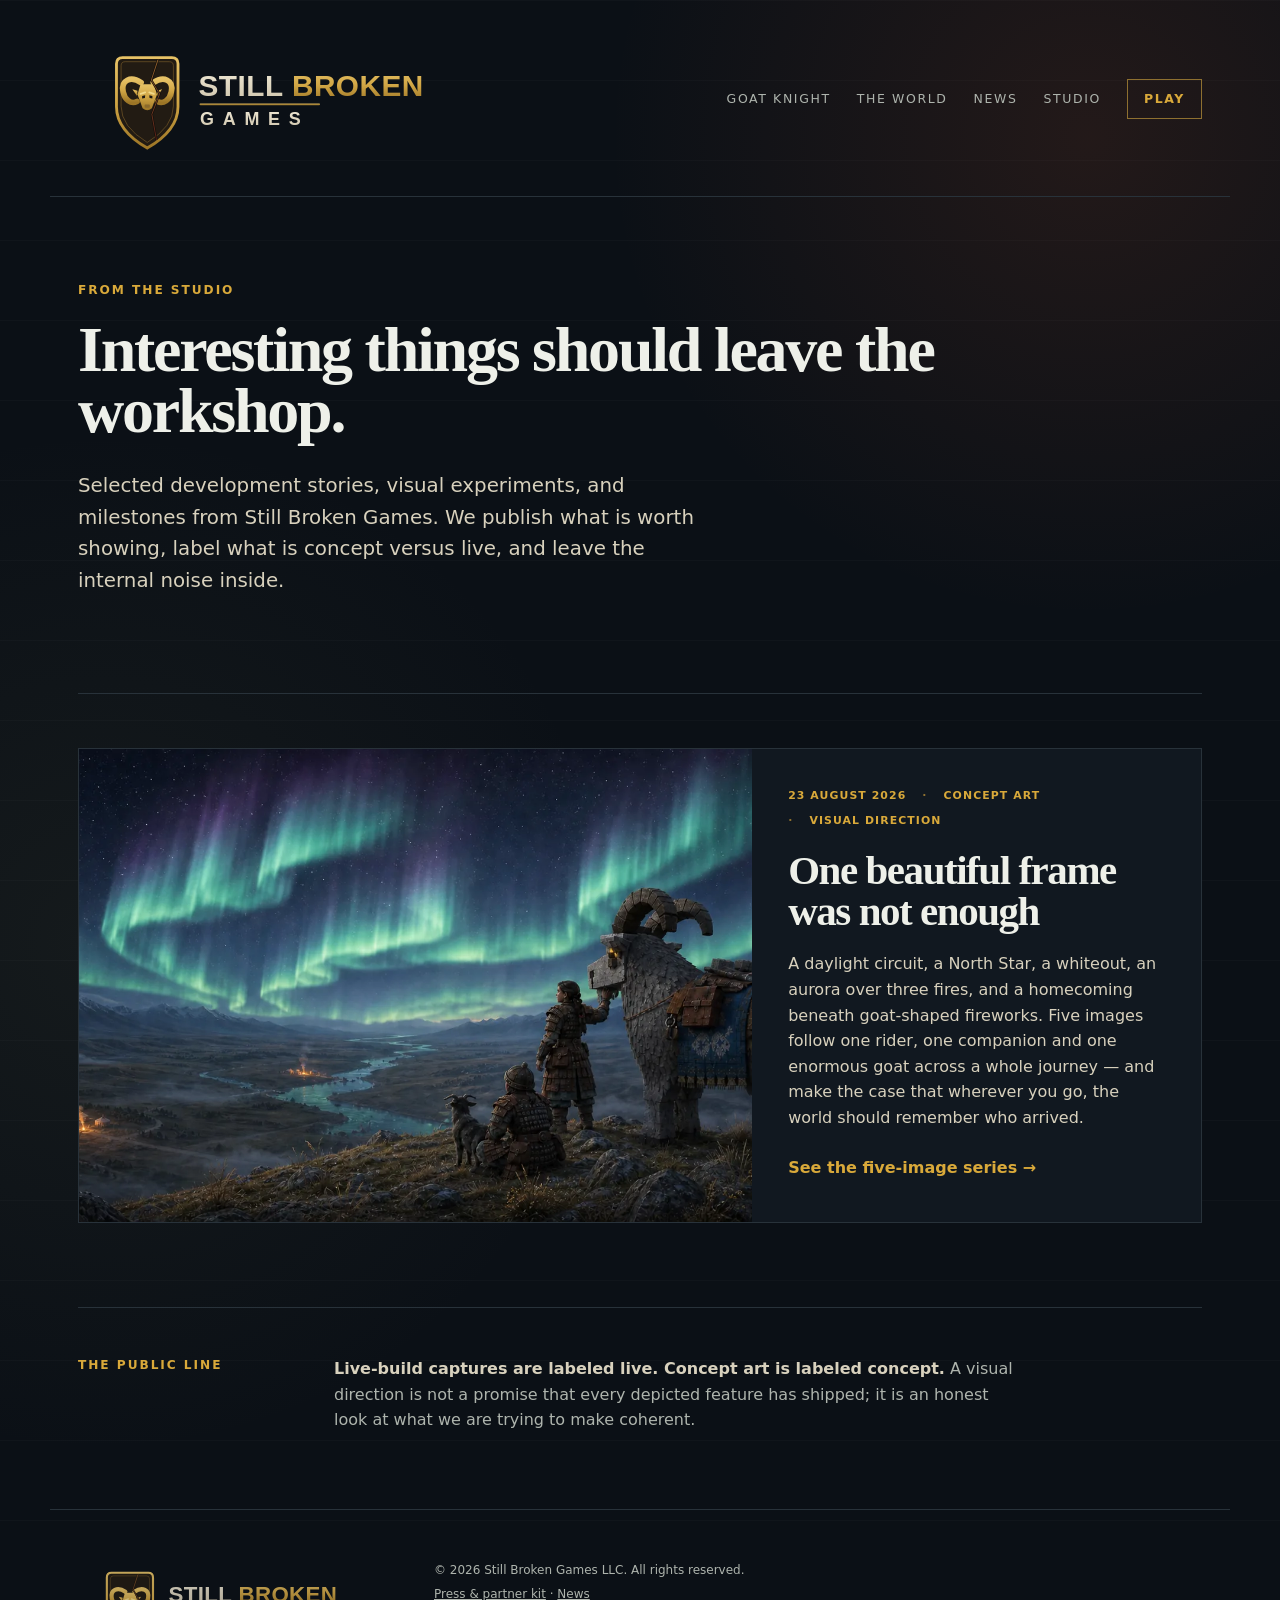
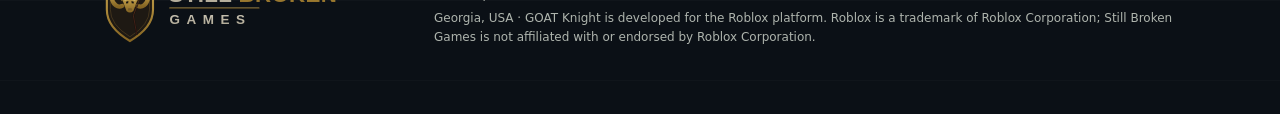
==== commit a0cd7ff0: "site: rewrite the concept series for the people who actually read it The art is the best thing on th" ====
--- a/news/index.html
+++ b/news/index.html
@@ -52,9 +52,9 @@
           <img src="../assets/news/vision-contest-series/aurora.webp" width="1600" height="800" alt="Concept art of a rider, companion and enormous horned goat watching an aurora above three fires in a broad river valley">
         </a>
         <div class="news-card-copy">
-          <p class="story-meta"><time datetime="2026-08-23">23 August 2026</time><span>Concept art</span><span>Studio process</span></p>
+          <p class="story-meta"><time datetime="2026-08-23">23 August 2026</time><span>Concept art</span><span>Visual direction</span></p>
           <h2><a href="vision-contest-series/">One beautiful frame was not enough</a></h2>
-          <p>Our internal vision contest changed its rules after one entry became five: a daylight circuit, a North Star, a whiteout, an aurora, and a homecoming beneath goat-shaped fireworks. The result is a clearer argument for how GOAT Knight should look across an entire journey.</p>
+          <p>A daylight circuit, a North Star, a whiteout, an aurora over three fires, and a homecoming beneath goat-shaped fireworks. Five images follow one rider, one companion and one enormous goat across a whole journey — and make the case that wherever you go, the world should remember who arrived.</p>
           <a class="story-link" href="vision-contest-series/">See the five-image series <span aria-hidden="true">→</span></a>
         </div>
       </article>
